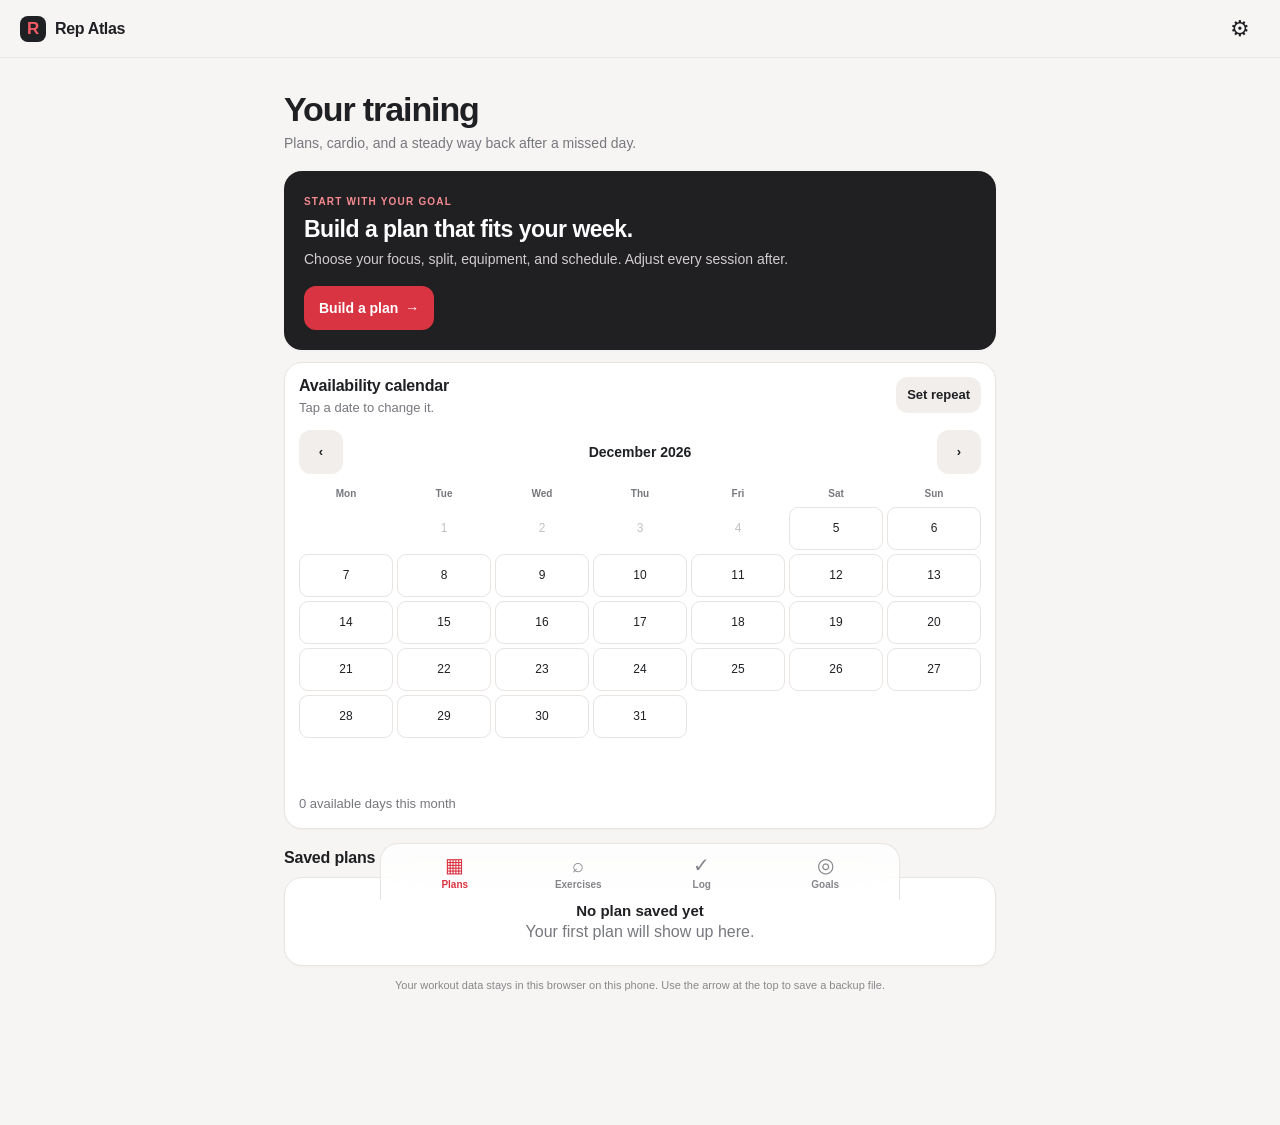
==== index.html @ 7e58f203 "Improve workout muscle map overlays" ====
<!doctype html>
<html lang="en">
<head>
  <meta charset="utf-8">
  <meta name="viewport" content="width=device-width, initial-scale=1, viewport-fit=cover">
  <meta name="theme-color" content="#f7f5f3">
  <meta name="apple-mobile-web-app-capable" content="yes">
  <meta name="apple-mobile-web-app-status-bar-style" content="default">
  <meta name="apple-mobile-web-app-title" content="Rep Atlas">
  <link rel="manifest" href="./manifest.webmanifest">
  <link rel="icon" href="./icon.svg" type="image/svg+xml">
  <link rel="apple-touch-icon" href="./icon-180.png">
  <link rel="stylesheet" href="./app.css?v=25">
  <title>Rep Atlas</title>
</head>
<body>
  <header class="topbar">
    <a class="brand" href="#plans" aria-label="Rep Atlas home"><span class="brand-mark">R</span><span>Rep Atlas</span></a>
    <button id="backup-button" class="icon-button" type="button" aria-label="Settings and appearance" title="Settings and appearance">⚙</button>
    <input id="restore-file" type="file" accept="application/json,.json" hidden>
  </header>
  <main id="app" aria-live="polite"></main>
  <nav class="tabbar" aria-label="Main navigation">
    <button data-tab="plans" class="tab active"><span>▦</span>Plans</button>
    <button data-tab="library" class="tab"><span>⌕</span>Exercises</button>
    <button data-tab="log" class="tab"><span>✓</span>Log</button>
    <button data-tab="goals" class="tab"><span>◎</span>Goals</button>
  </nav>
  <div id="modal" class="modal-host" hidden></div>  <script src="./app.js?v=25" defer></script>
  <script src="./push.js/push.js" defer></script>
</body>
</html>
---- app.css ----
:root {
  font-family: -apple-system,BlinkMacSystemFont,"Segoe UI",sans-serif;
  color: var(--ink);
  background: var(--page);
  font-synthesis: none;
  font-weight: 400;
  --red: #d93442;
  --ink: #1f2023;
  --muted: #77787e;
  --line: #e8e4e1;
  --paper: #fff;
  --soft: #f1eeeb;
  --page: #f7f5f3;
  --green: #26805b
}

* {
  box-sizing: border-box
}

body {
  margin: 0;
  min-height: 100vh;
  padding-bottom: calc(78px + env(safe-area-inset-bottom));
  background: var(--page)
}

.topbar {
  height: calc(58px + env(safe-area-inset-top));
  padding-top: env(safe-area-inset-top);
  padding-inline: max(20px, env(safe-area-inset-left)) max(20px, env(safe-area-inset-right));
  display: flex;
  align-items: center;
  justify-content: space-between;
  position: sticky;
  top: 0;
  z-index: 5;
  background: color-mix(in srgb,var(--page) 94%,transparent);
  backdrop-filter: blur(14px);
  border-bottom: 1px solid #ebe7e3
}

.brand {
  display: flex;
  align-items: center;
  gap: 9px;
  color: var(--ink);
  text-decoration: none;
  font-weight: 750;
  letter-spacing: -.35px
}

.brand-mark {
  display: grid;
  place-items: center;
  width: 26px;
  height: 26px;
  border-radius: 8px;
  background: var(--ink);
  color: #f25b64;
  font-size: 17px;
  font-weight: 850
}

.icon-button {
  border: 0;
  background: transparent;
  color: var(--ink);
  font-size: 22px;
  width: 40px;
  height: 40px;
  border-radius: 50%
}

main {
  max-width: 760px;
  margin: 0 auto;
  padding: 20px 16px 30px
}

.page-title {
  font-size: 30px;
  letter-spacing: -1.1px;
  margin: 2px 0 4px
}

.lede {
  margin: 0 0 18px;
  color: var(--muted);
  font-size: 14px;
  line-height: 1.45
}

.section-title {
  font-size: 16px;
  margin: 20px 0 10px;
  letter-spacing: -.2px
}

.card {
  background: var(--paper);
  border: 1px solid var(--line);
  border-radius: 18px;
  padding: 16px;
  margin: 0 0 12px;
  box-shadow: 0 1px 2px #27211c08
}

.hero {
  padding: 20px;
  background: #201f22;
  color: #fff;
  border: 0
}

.hero .eyebrow {
  color: #f58b91
}

.hero h2 {
  font-size: 23px;
  letter-spacing: -.5px;
  margin: 7px 0
}

.hero p {
  color: #d2ced0;
  margin: 0 0 16px;
  line-height: 1.4;
  font-size: 14px
}

.row {
  display: flex;
  align-items: center;
  justify-content: space-between;
  gap: 12px
}

.stack {
  display: grid;
  gap: 12px
}

.grid2 {
  display: grid;
  grid-template-columns: repeat(2, minmax(0, 1fr));
  gap: 10px
}

.field {
  display: grid;
  grid-template-columns: minmax(0, 1fr);
  min-width: 0;
  gap: 6px;
  margin: 0 0 12px
}

.field:last-child {
  margin-bottom: 0
}

.field label,.field-label {
  font-size: 12px;
  font-weight: 650;
  color: #62636a
}

.field input,.field select,.field textarea,.searchbox,.modal input,.modal select {
  width: 100%;
  min-width: 0;
  max-width: 100%;
  border: 1px solid #dedad7;
  background: #fff;
  border-radius: 11px;
  padding: 12px 13px;
  font: inherit;
  color: var(--ink);
  font-size: 15px;
  min-height: 44px
}

.field textarea {
  resize: vertical;
  min-height: 74px
}

.field input:focus,.field select:focus,.field textarea:focus,.searchbox:focus,.modal input:focus {
  outline: 2px solid #e8a3a7;
  outline-offset: 1px
}

.button {
  display: inline-flex;
  justify-content: center;
  align-items: center;
  gap: 7px;
  border: 0;
  border-radius: 12px;
  padding: 12px 15px;
  min-height: 44px;
  font: inherit;
  font-weight: 700;
  font-size: 14px;
  text-decoration: none;
  background: var(--ink);
  color: #fff;
  cursor: pointer
}

.button.primary {
  background: var(--red);
  color: #fff
}

.button.soft {
  color: var(--ink);
  background: var(--soft)
}

.button.danger {
  color: #a72530;
  background: #fff0f0
}

.button.small {
  min-height: 36px;
  padding: 8px 11px;
  font-size: 13px
}

.button.full {
  width: 100%
}

.text-button {
  border: 0;
  background: none;
  color: var(--red);
  font: inherit;
  font-weight: 700;
  padding: 7px 0;
  cursor: pointer
}

.tag-list,.chips {
  display: flex;
  flex-wrap: wrap;
  gap: 7px
}

.chip {
  border: 1px solid #e1dcda;
  background: #fff;
  color: #4d4e52;
  border-radius: 20px;
  padding: 8px 11px;
  font-size: 12px;
  font-weight: 650
}

.chip.active {
  background: #fce9ea;
  border-color: #edb4b7;
  color: #aa202c
}

.check-grid {
  display: grid;
  grid-template-columns: repeat(2, minmax(0, 1fr));
  gap: 8px
}

.check-option {
  display: flex;
  align-items: center;
  gap: 8px;
  border: 1px solid var(--line);
  border-radius: 11px;
  padding: 9px;
  font-size: 13px;
  background: #fff
}

.check-option input[type="checkbox"] {
  accent-color: var(--red);
  width: 18px;
  height: 18px;
  min-height: 18px;
  margin: 0;
  padding: 0;
  flex: 0 0 18px;
  appearance: auto;
}

.plan-card {
  cursor: pointer;
  text-align: left;
  width: 100%;
  color: inherit
}

.plan-card:hover {
  border-color: #d8aaaa
}

.subtle {
  color: var(--muted);
  font-size: 13px;
  line-height: 1.45
}

.eyebrow {
  text-transform: uppercase;
  letter-spacing: 1.2px;
  font-size: 10px;
  font-weight: 800;
  color: var(--red)
}

.badge {
  display: inline-flex;
  align-items: center;
  border-radius: 30px;
  padding: 5px 8px;
  background: #f3efed;
  color: #5d5c60;
  font-size: 11px;
  font-weight: 700
}

.exercise-row {
  display: flex;
  align-items: center;
  justify-content: space-between;
  gap: 12px;
  padding: 13px 0;
  border-bottom: 1px solid var(--line)
}

.exercise-row:last-child {
  border: 0
}

.exercise-title {
  font-size: 14px;
  font-weight: 700
}

.exercise-meta {
  font-size: 12px;
  color: var(--muted);
  margin-top: 4px
}

.exercise-row-button {
  width: 100%;
  min-height: 58px;
  border: 0;
  border-radius: 10px;
  background: transparent;
  color: var(--ink);
  font: inherit;
  text-align: left;
  cursor: pointer;
  -webkit-tap-highlight-color: transparent;
}

.exercise-row-button:hover,
.exercise-row-button:focus-visible {
  background: var(--soft);
}

.exercise-row-button:focus-visible {
  outline: 2px solid var(--red);
  outline-offset: 1px;
}

.exercise-row-copy {
  display: grid;
  flex: 1 1 auto;
  min-width: 0;
  gap: 2px;
}

.exercise-row-copy .exercise-meta {
  line-height: 1.4;
  overflow-wrap: anywhere;
}

.exercise-row-cue {
  flex: 0 0 auto;
  padding-left: 6px;
  color: var(--red);
  font-size: 12px;
  font-weight: 750;
}

.search-hint {
  margin: 0 0 8px;
  color: var(--muted);
  font-size: 13px;
  line-height: 1.4;
}

.search-hint:empty {
  display: none;
}

.picker-result-count {
  margin-bottom: 6px;
  color: var(--muted);
  font-size: 13px;
}

.exercise-profile {
  display: grid;
  gap: 14px;
  min-width: 0;
}

.exercise-description {
  margin: 0;
  font-size: 14px;
  line-height: 1.55;
}

.exercise-profile-card {
  min-width: 0;
  padding: 12px;
  border: 1px solid var(--line);
  border-radius: 12px;
  background: var(--soft);
  overflow-wrap: anywhere;
}

.exercise-profile-card p {
  margin: 6px 0 0;
  line-height: 1.5;
}

.exercise-profile-card .exercise-meta {
  color: var(--ink);
}

.exercise-profile .section-title {
  margin: 0 0 8px;
}

.exercise-instructions {
  display: grid;
  gap: 8px;
  margin: 0;
  padding-left: 22px;
  line-height: 1.5;
}

.exercise-instructions li {
  padding-left: 3px;
  overflow-wrap: anywhere;
}

.exercise-safety {
  margin: 12px 0 0;
  padding: 10px 12px;
  border-radius: 10px;
  background: var(--soft);
  color: var(--muted);
  font-size: 13px;
  line-height: 1.45;
}

.split-label {
  font-size: 11px;
  color: var(--muted);
  font-weight: 700;
  text-transform: uppercase;
  letter-spacing: .7px
}

.tabbar {
  position: fixed;
  z-index: 8;
  bottom: 0;
  left: 0;
  right: 0;
  display: grid;
  grid-template-columns: repeat(4,1fr);
  padding: 7px 12px calc(7px + env(safe-area-inset-bottom));
  background: #fffc;
  border-top: 1px solid var(--line);
  backdrop-filter: blur(18px)
}

.tab {
  border: 0;
  background: transparent;
  display: grid;
  justify-items: center;
  gap: 3px;
  color: #85848a;
  font: inherit;
  font-size: 10px;
  font-weight: 650;
  padding: 3px
}

.tab span {
  font-size: 20px;
  line-height: 1.1
}

.tab.active {
  color: var(--red)
}

.muscle-map {
  --muscle-background: #E7E7E7;
  --muscle-inactive: #B7B7B5;
  --muscle-seams: #E3E3E1;
  --muscle-secondary: #C48F8E;
  --muscle-primary: #C96361;
  display: block;
  width: 100%;
  max-width: 480px;
  aspect-ratio: 290 / 265;
  margin: 0 auto;
  padding: 0;
  background: var(--muscle-background);
  overflow: hidden
}

.anatomy-figure {
  display: block;
  width: 100%;
  height: 100%;
  shape-rendering: geometricPrecision
}

.anatomy-raster {
  pointer-events: none
}

.muscle-region {
  fill: var(--muscle-inactive);
  transition: fill .16s ease
}

.muscle-region[data-role="primary"] {
  fill: var(--muscle-primary)
}

.muscle-region[data-role="secondary"] {
  fill: var(--muscle-secondary)
}

.day-row {
  padding: 14px 0;
  border-bottom: 1px solid var(--line)
}

.day-row:last-child {
  border-bottom: 0
}

.day-exercise {
  padding: 10px 0;
  border-bottom: 1px solid #f0edeb
}

.day-exercise:last-child {
  border: 0
}

.stepper {
  display: flex;
  align-items: center;
  gap: 9px
}

.stepper button {
  width: 30px;
  height: 30px;
  border: 1px solid var(--line);
  border-radius: 9px;
  background: #fff;
  font-size: 17px
}

.stepper output {
  min-width: 25px;
  text-align: center;
  font-size: 13px;
  font-weight: 700
}

.progress {
  height: 7px;
  border-radius: 8px;
  background: #ede9e6;
  overflow: hidden;
  margin: 10px 0 7px
}

.progress span {
  display: block;
  height: 100%;
  background: var(--red);
  border-radius: 8px
}

.empty {
  text-align: center;
  padding: 24px 12px;
  color: var(--muted)
}

.empty b {
  display: block;
  font-size: 15px;
  color: var(--ink);
  margin-bottom: 4px
}

.modal-host {
  position: fixed;
  z-index: 20;
  inset: 0;
  background: #17171965;
  display: flex;
  align-items: flex-end;
  justify-content: center
}

.modal-host[hidden] {
  display: none
}

.modal {
  width: 100%;
  max-width: 640px;
  max-height: min(90vh,850px);
  max-height: min(90dvh,850px);
  min-width: 0;
  overflow-y: auto;
  overscroll-behavior-y: contain;
  background: #f8f6f4;
  border-radius: 23px 23px 0 0;
  padding: 18px 16px calc(22px + env(safe-area-inset-bottom));
  box-shadow: 0 -10px 40px #0002
}

.modal-head {
  display: flex;
  align-items: center;
  justify-content: space-between;
  margin-bottom: 15px
}

.modal-head h2 {
  font-size: 19px;
  letter-spacing: -.4px;
  margin: 0
}

.modal-close {
  border: 0;
  background: #eeeae7;
  width: 32px;
  height: 32px;
  border-radius: 50%;
  font-size: 20px
}

.modal-actions {
  display: flex;
  flex-wrap: wrap;
  gap: 9px;
  margin-top: 16px
}

.modal-actions>* {
  flex: 1 1 120px
}

.log-set {
  display: grid;
  grid-template-columns: minmax(110px,1.3fr) 1fr 1fr 30px;
  gap: 6px;
  align-items: center;
  padding: 9px 0;
  border-bottom: 1px solid var(--line)
}

.log-set input {
  min-height: 38px;
  padding: 8px;
  font-size: 13px
}

.log-set label {
  display: flex;
  align-items: center;
  gap: 5px;
  font-size: 12px
}

.toast {
  position: fixed;
  z-index: 30;
  bottom: calc(82px + env(safe-area-inset-bottom));
  left: 50%;
  transform: translateX(-50%);
  background: #262528;
  color: #fff;
  padding: 11px 16px;
  border-radius: 30px;
  font-size: 13px;
  box-shadow: 0 4px 18px #0002;
  animation: fade 2.7s forwards
}

@keyframes fade {
  0%,75% {
    opacity: 1
  }
  100% {
    opacity: 0;
    pointer-events: none
  }
}

.safe-note {
  font-size: 11px;
  color: #89878a;
  text-align: center;
  line-height: 1.4;
  margin: 10px 12px
}

@media(min-width:640px) {
  main {
    padding: 30px 24px 44px
  }
  .modal-host {
    align-items: center;
    padding: 20px
  }
  .modal {
    border-radius: 22px;
    padding: 22px 24px;
    max-height: 85vh
  }
  .tabbar {
    left: 50%;
    right: auto;
    transform: translateX(-50%);
    width: min(100%,520px);
    border: 1px solid var(--line);
    border-bottom: 0;
    border-radius: 18px 18px 0 0
  }
  .page-title {
    font-size: 34px
  }
}

.availability-card { padding: 14px }
.calendar-heading { align-items: flex-start; gap: 8px }
.calendar-heading .section-title { margin: 0 }
.calendar-heading .subtle { margin: 4px 0 0 }
.calendar-rule { margin: 10px 0 0 }
.calendar-nav { display: grid; grid-template-columns: 44px minmax(0, 1fr) 44px; align-items: center; gap: 8px; margin-top: 12px }
.calendar-nav .button { min-height: 44px }
.calendar-nav strong { text-align: center; font-size: 14px }
.calendar-grid { display: grid; grid-template-columns: repeat(7,minmax(0,1fr)); gap: 4px; margin-top: 8px }
.calendar-weekdays { color: var(--muted); text-align: center; font-size: 10px; font-weight: 700; margin-top: 14px }
.calendar-day { position: relative; min-width: 0; min-height: 43px; padding: 6px 1px; border: 1px solid var(--line); border-radius: 9px; background: var(--paper); color: var(--ink); font: inherit; font-size: 12px; cursor: pointer }
.calendar-day.selected { border-color: var(--red); background: var(--red); color: #fff; font-weight: 750 }
.calendar-day:disabled { border-color: transparent; background: transparent; color: var(--muted); opacity: .45; cursor: default }
.calendar-blank { min-height: 43px }
.calendar-footer { margin-top: 10px; align-items: center; flex-wrap: wrap; gap: 4px 10px }
.repeat-options { border: 0; padding: 0; min-inline-size: 0 }
.repeat-options legend { padding: 0; margin-bottom: 6px }
.repeat-options[hidden], .cycle-day[hidden], #availability-end-field[hidden] { display: none }
.cycle-grid { display: grid; grid-template-columns: repeat(auto-fit, minmax(min(100%, 72px), 1fr)); gap: 6px }
.cycle-day { position: relative; display: block; cursor: pointer }
.cycle-day input[type="checkbox"] { position: absolute; opacity: 0; inset: 0; margin: 0; cursor: pointer }
.cycle-day span { display: grid; place-content: center; gap: 2px; text-align: center; min-height: 48px; padding: 4px; border: 1px solid var(--line); border-radius: 9px; background: var(--paper); color: var(--ink) }
.cycle-day small { font-size: 11px; color: var(--muted) }
.cycle-day .cycle-on, .cycle-day input:checked + span .cycle-off { display: none }
.cycle-day input:checked + span { background: var(--red); border-color: var(--red); color: #fff }
.cycle-day input:checked + span .cycle-on { display: block; color: #fff }
.cycle-day input:focus-visible + span { outline: 2px solid var(--red); outline-offset: 2px }
.repeat-remove { display: block; min-height: 44px; margin: 8px auto 0 }
.schedule-preview { display: grid; gap: 3px; border: 1px solid var(--line); border-radius: 11px; background: var(--soft); padding: 10px 12px; color: var(--ink); font-size: 12px }
.schedule-preview span { color: var(--muted); line-height: 1.55 }
.appearance-setting { padding: 12px; margin-bottom: 14px; background: var(--soft); border: 1px solid var(--line); border-radius: 14px }
.theme-control { display: flex; align-items: center; gap: 8px; color: var(--muted); font-size: 12px; font-weight: 700 }
.theme-control > span { transition: color .18s ease }
.theme-control > span.is-active { color: var(--ink) }
.theme-switch { position: relative; display: block; width: 48px; height: 44px; flex: 0 0 48px; padding: 0; border: 0; background: transparent; cursor: pointer; -webkit-tap-highlight-color: transparent }
.theme-switch::before { content: ""; position: absolute; inset: 10px 0 auto; height: 24px; border-radius: 999px; background: var(--line); transition: background-color .18s ease }
.theme-switch[aria-checked="true"]::before { background: var(--red) }
.theme-switch-thumb { position: absolute; top: 10px; left: 0; display: block; width: 24px; height: 24px; border-radius: 50%; background: var(--paper); box-shadow: 0 1px 3px #0004; transform: translateX(0); transition: transform .18s ease }
.theme-switch[aria-checked="true"] .theme-switch-thumb { transform: translateX(24px) }
.theme-switch:focus-visible { outline: 2px solid var(--red); outline-offset: 3px }

:root[data-theme="dark"] {
  color-scheme: dark;
  --ink: #f1eff2;
  --muted: #aaa7b0;
  --line: #39373d;
  --paper: #222126;
  --soft: #2d2b31;
  --page: #171619;
}

:root[data-theme="dark"] .topbar { border-color: var(--line) }
:root[data-theme="dark"] .field label,:root[data-theme="dark"] .field-label { color: #c3c0c8 }
:root[data-theme="dark"] .field input,:root[data-theme="dark"] .field select,:root[data-theme="dark"] .field textarea,:root[data-theme="dark"] .searchbox,:root[data-theme="dark"] .modal input,:root[data-theme="dark"] .modal select { border-color: var(--line); background: var(--paper); color: var(--ink) }
:root[data-theme="dark"] .check-option,:root[data-theme="dark"] .chip,:root[data-theme="dark"] .stepper button { border-color: var(--line); background: var(--paper); color: var(--ink) }
:root[data-theme="dark"] .tabbar { background: #201f22f2 }
:root[data-theme="dark"] .muscle-map { --muscle-background: #E7E7E7 }
:root[data-theme="dark"] .day-exercise { border-color: var(--line) }
:root[data-theme="dark"] .badge { background: #39363d; color: #e3dfe6 }
:root[data-theme="dark"] .progress { background: #39363d }
:root[data-theme="dark"] .modal { background: #201f23 }
:root[data-theme="dark"] .modal-close { background: #39363d; color: var(--ink) }
:root[data-theme="dark"] .button.danger { background: #442629; color: #ffadb2 }
:root[data-theme="dark"] .plan-card:hover { border-color: #87434a }
.log-set {
  grid-template-columns: minmax(0,1fr) 34px;
  align-items: start;
}
.log-set > label { grid-column: 1; grid-row: 1; min-width: 0; }
.log-set > input[data-log-amount] { grid-column: 1; grid-row: 2; width: 100%; max-width: 120px; }
.log-set > button[data-remove-log] { grid-column: 2; grid-row: 1; }
.log-set > .set-weight-control,
.log-set > span { grid-column: 1 / -1; grid-row: 3; }
.set-weight-control {
  display: grid;
  grid-template-columns: minmax(0,1fr) 88px;
  gap: 4px 10px;
  align-items: center;
  width: 100%;
}
.log-set .set-weight-label { grid-column: 1; grid-row: 1; display: block; font-size: 11px; color: var(--muted); }
.set-weight-control input[type="number"] { grid-column: 2; grid-row: 1; width: 100%; }
.set-weight-control input[type="range"] { grid-column: 1 / -1; grid-row: 2; width: 100%; min-height: 28px; padding: 0; accent-color: var(--red); }
.log-set > label { display: grid; grid-template-columns: 18px minmax(0,1fr); align-items: center; justify-content: start; justify-items: start; gap: 8px; width: max-content; max-width: 100%; text-align: left; }
.log-set > label input[type="checkbox"] { width: 18px; min-width: 18px; height: 18px; min-height: 18px; margin: 0; padding: 0; flex: 0 0 18px; border-radius: 4px; appearance: auto; accent-color: var(--red); }

.row > *, .exercise-row > *, .modal-head > *, .log-set > * { min-width: 0 }
.row, .exercise-row, .card, .page-title, .modal, .toast { overflow-wrap: anywhere }
.toast { width: max-content; max-width: calc(100% - 24px); text-align: center }

@media (max-width: 639px) {
  main {
    padding-inline: max(12px, env(safe-area-inset-left)) max(12px, env(safe-area-inset-right));
  }
  .topbar {
    padding-inline: max(12px, env(safe-area-inset-left)) max(12px, env(safe-area-inset-right));
  }
  .tabbar {
    padding-inline: max(8px, env(safe-area-inset-left)) max(8px, env(safe-area-inset-right));
  }
  .modal {
    padding-inline: max(12px, env(safe-area-inset-left)) max(12px, env(safe-area-inset-right));
  }
  .row { flex-wrap: wrap }
  .availability-card { padding: 12px }
  .field input, .field select, .field textarea, .searchbox, .modal input, .modal select, .log-set input {
    font-size: 16px;
  }
  .field input, .field select, .field textarea, .modal input, .modal select {
    padding-inline: 9px;
  }
  .field input[type="date"], .modal input[type="time"] {
    display: block;
    text-align: start;
  }
  .modal input::-webkit-date-and-time-value { text-align: start }
}

@media (max-width: 360px) {
  #workout-form .grid2 { grid-template-columns: minmax(0, 1fr) }
}
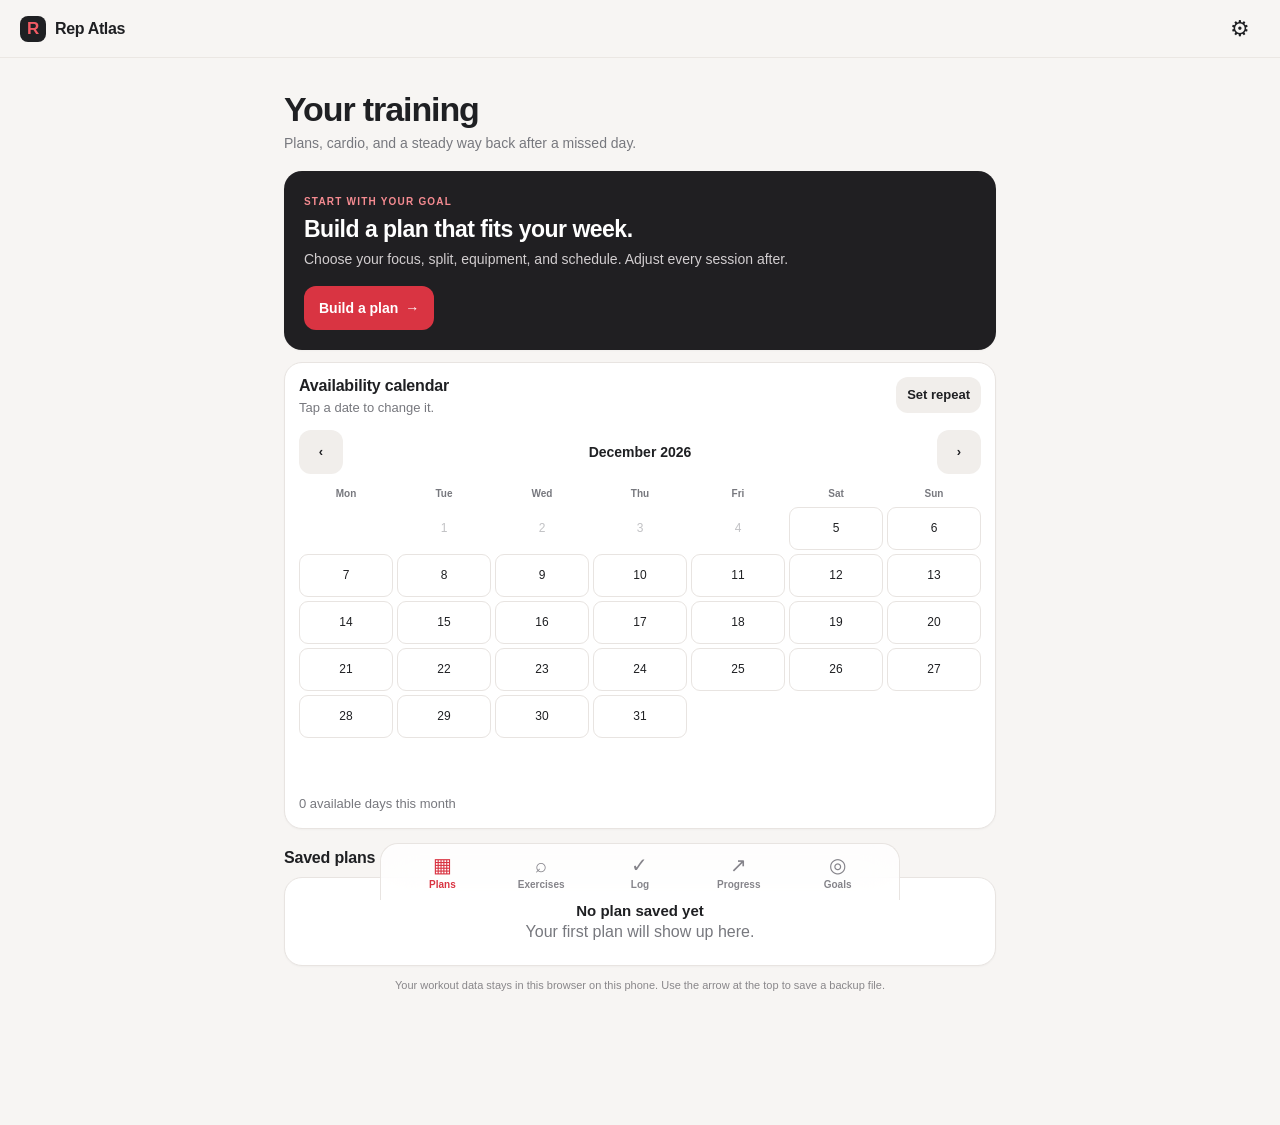
==== commit 7fb9b7d2: "Add workout history and cardio prescriptions Add per-set weights and exercise profiles to saved plan" ====
--- a/index.html
+++ b/index.html
@@ -10,7 +10,7 @@
   <link rel="manifest" href="./manifest.webmanifest">
   <link rel="icon" href="./icon.svg" type="image/svg+xml">
   <link rel="apple-touch-icon" href="./icon-180.png">
-  <link rel="stylesheet" href="./app.css?v=25">
+  <link rel="stylesheet" href="./app.css?v=31">
   <title>Rep Atlas</title>
 </head>
 <body>
@@ -24,9 +24,10 @@
     <button data-tab="plans" class="tab active"><span>▦</span>Plans</button>
     <button data-tab="library" class="tab"><span>⌕</span>Exercises</button>
     <button data-tab="log" class="tab"><span>✓</span>Log</button>
+    <button data-tab="progress" class="tab"><span>↗</span>Progress</button>
     <button data-tab="goals" class="tab"><span>◎</span>Goals</button>
   </nav>
-  <div id="modal" class="modal-host" hidden></div>  <script src="./app.js?v=25" defer></script>
+  <div id="modal" class="modal-host" hidden></div>  <script src="./app.js?v=31" defer></script>
   <script src="./push.js/push.js" defer></script>
 </body>
 </html>
--- a/app.css
+++ b/app.css
@@ -447,6 +447,89 @@
   margin: 0 0 8px;
 }
 
+.exercise-title-button {
+  display: inline-block;
+  max-width: 100%;
+  padding: 0;
+  border: 0;
+  background: transparent;
+  color: var(--ink);
+  font: inherit;
+  font-size: 15px;
+  font-weight: 750;
+  text-align: left;
+  text-decoration: underline;
+  text-decoration-color: #c9636155;
+  text-underline-offset: 3px;
+  cursor: pointer;
+  overflow-wrap: anywhere
+}
+
+.day-exercise-copy { min-width: 0; flex: 1 1 180px }
+.day-exercise-last { margin-top: 3px; font-size: 12px }
+.plan-set-controls { align-items: center }
+
+.cardio-prescription {
+  display: grid;
+  gap: 9px;
+  margin-top: 12px;
+  padding: 12px;
+  border: 1px solid var(--line);
+  border-radius: 12px;
+  background: var(--soft);
+  font-size: 13px
+}
+.cardio-prescription-grid { display: grid; gap: 9px }
+.cardio-prescription-grid > div { display: grid; grid-template-columns: minmax(72px,95px) minmax(0,1fr); gap: 8px; line-height: 1.45 }
+.cardio-prescription-grid strong { font-size: 12px }
+.cardio-prescription-grid span { color: var(--muted); overflow-wrap: anywhere }
+.cardio-prescription.compact { padding: 9px 10px; gap: 7px; font-size: 12px }
+.cardio-prescription.compact .cardio-prescription-grid { gap: 6px }
+.cardio-prescription.compact .cardio-prescription-grid > div { grid-template-columns: 72px minmax(0,1fr); gap: 6px }
+
+.history-exercise-button {
+  display: flex;
+  width: 100%;
+  min-width: 0;
+  justify-content: space-between;
+  align-items: center;
+  gap: 10px;
+  padding: 10px 0;
+  border: 0;
+  border-bottom: 1px solid var(--line);
+  background: transparent;
+  color: var(--ink);
+  font: inherit;
+  text-align: left;
+  cursor: pointer
+}
+.history-exercise-button:last-child { border-bottom: 0 }
+.history-exercise-button > span:first-child { display: grid; gap: 3px; min-width: 0 }
+.history-exercise-button strong { overflow-wrap: anywhere }
+.history-cardio-meta { font-size: 12px; overflow-wrap: anywhere }
+.progress-history-card { margin-bottom: 12px }
+.progress-history-list { margin-top: 8px }
+.progress-history-heading { margin-top: 22px; align-items: baseline }
+.progress-history-heading .section-title { margin: 0 }
+
+.metric-grid { display: grid; grid-template-columns: repeat(2,minmax(0,1fr)); gap: 10px; margin: 16px 0 }
+.metric-card { display: grid; align-content: start; gap: 5px; min-width: 0; padding: 14px 12px }
+.metric-card > strong { font-size: clamp(20px,6vw,28px); line-height: 1.15; overflow-wrap: anywhere }
+.metric-card .eyebrow { font-size: 10px }
+.metric-card .subtle { font-size: 11px; line-height: 1.4 }
+.progress-chart-card { min-width: 0; overflow: hidden }
+.progress-chart-card > .row { align-items: end }
+.progress-chart-card .section-title { margin: 0 0 4px }
+.chart-select-label { display: grid; gap: 5px; min-width: min(42%,155px); color: var(--muted); font-size: 11px; font-weight: 700 }
+.chart-select-label select { width: 100%; min-width: 0; min-height: 40px; padding: 7px; border: 1px solid var(--line); border-radius: 9px; background: var(--paper); color: var(--ink); font: inherit; font-size: 13px }
+.weight-chart { display: block; width: 100%; height: auto; margin-top: 10px; overflow: visible }
+.chart-gridline { stroke: var(--line); stroke-width: 1; stroke-dasharray: 3 4 }
+.chart-axis-label { fill: var(--muted); font: 12px system-ui,sans-serif }
+.chart-line { fill: none; stroke: var(--red); stroke-width: 3; stroke-linecap: round; stroke-linejoin: round }
+.chart-dot { fill: var(--red); stroke: var(--paper); stroke-width: 2 }
+.chart-note { margin: 0; font-size: 11px; line-height: 1.45 }
+.chart-empty { margin-top: 12px }
+
 .exercise-instructions {
   display: grid;
   gap: 8px;
@@ -485,7 +568,7 @@
   left: 0;
   right: 0;
   display: grid;
-  grid-template-columns: repeat(4,1fr);
+  grid-template-columns: repeat(5,minmax(0,1fr));
   padding: 7px 12px calc(7px + env(safe-area-inset-bottom));
   background: #fffc;
   border-top: 1px solid var(--line);
@@ -502,7 +585,8 @@
   font: inherit;
   font-size: 10px;
   font-weight: 650;
-  padding: 3px
+  padding: 3px;
+  white-space: nowrap
 }
 
 .tab span {
@@ -523,7 +607,7 @@
   display: block;
   width: 100%;
   max-width: 480px;
-  aspect-ratio: 290 / 265;
+  aspect-ratio: 1;
   margin: 0 auto;
   padding: 0;
   background: var(--muscle-background);
@@ -837,7 +921,9 @@
 .log-set > input[data-log-amount] { grid-column: 1; grid-row: 2; width: 100%; max-width: 120px; }
 .log-set > button[data-remove-log] { grid-column: 2; grid-row: 1; }
 .log-set > .set-weight-control,
+.log-set > .cardio-log-fields,
 .log-set > span { grid-column: 1 / -1; grid-row: 3; }
+.log-set > .cardio-log-fields { grid-row: 3; }
 .set-weight-control {
   display: grid;
   grid-template-columns: minmax(0,1fr) 88px;
@@ -848,6 +934,11 @@
 .log-set .set-weight-label { grid-column: 1; grid-row: 1; display: block; font-size: 11px; color: var(--muted); }
 .set-weight-control input[type="number"] { grid-column: 2; grid-row: 1; width: 100%; }
 .set-weight-control input[type="range"] { grid-column: 1 / -1; grid-row: 2; width: 100%; min-height: 28px; padding: 0; accent-color: var(--red); }
+.set-weight-control .previous-weight-note { grid-column: 1 / -1; font-size: 11px; }
+.cardio-log-fields { display: grid; gap: 8px; min-width: 0; padding: 10px; border: 1px solid var(--line); border-radius: 11px; background: var(--soft) }
+.cardio-log-fields > label { display: grid; gap: 4px; min-width: 0; color: var(--muted); font-size: 12px; font-weight: 650 }
+.cardio-log-fields .grid2 { grid-template-columns: minmax(0,1fr) minmax(65px,.5fr); gap: 8px }
+.cardio-log-fields input,.cardio-log-fields select { width: 100%; min-width: 0; min-height: 40px; padding: 8px; border: 1px solid var(--line); border-radius: 9px; background: var(--paper); color: var(--ink); font: inherit; font-size: 14px }
 .log-set > label { display: grid; grid-template-columns: 18px minmax(0,1fr); align-items: center; justify-content: start; justify-items: start; gap: 8px; width: max-content; max-width: 100%; text-align: left; }
 .log-set > label input[type="checkbox"] { width: 18px; min-width: 18px; height: 18px; min-height: 18px; margin: 0; padding: 0; flex: 0 0 18px; border-radius: 4px; appearance: auto; accent-color: var(--red); }
 
@@ -885,4 +976,6 @@
 
 @media (max-width: 360px) {
   #workout-form .grid2 { grid-template-columns: minmax(0, 1fr) }
-}
+  .tab { font-size: 9px }
+  .metric-card { padding-inline: 10px }
+}
